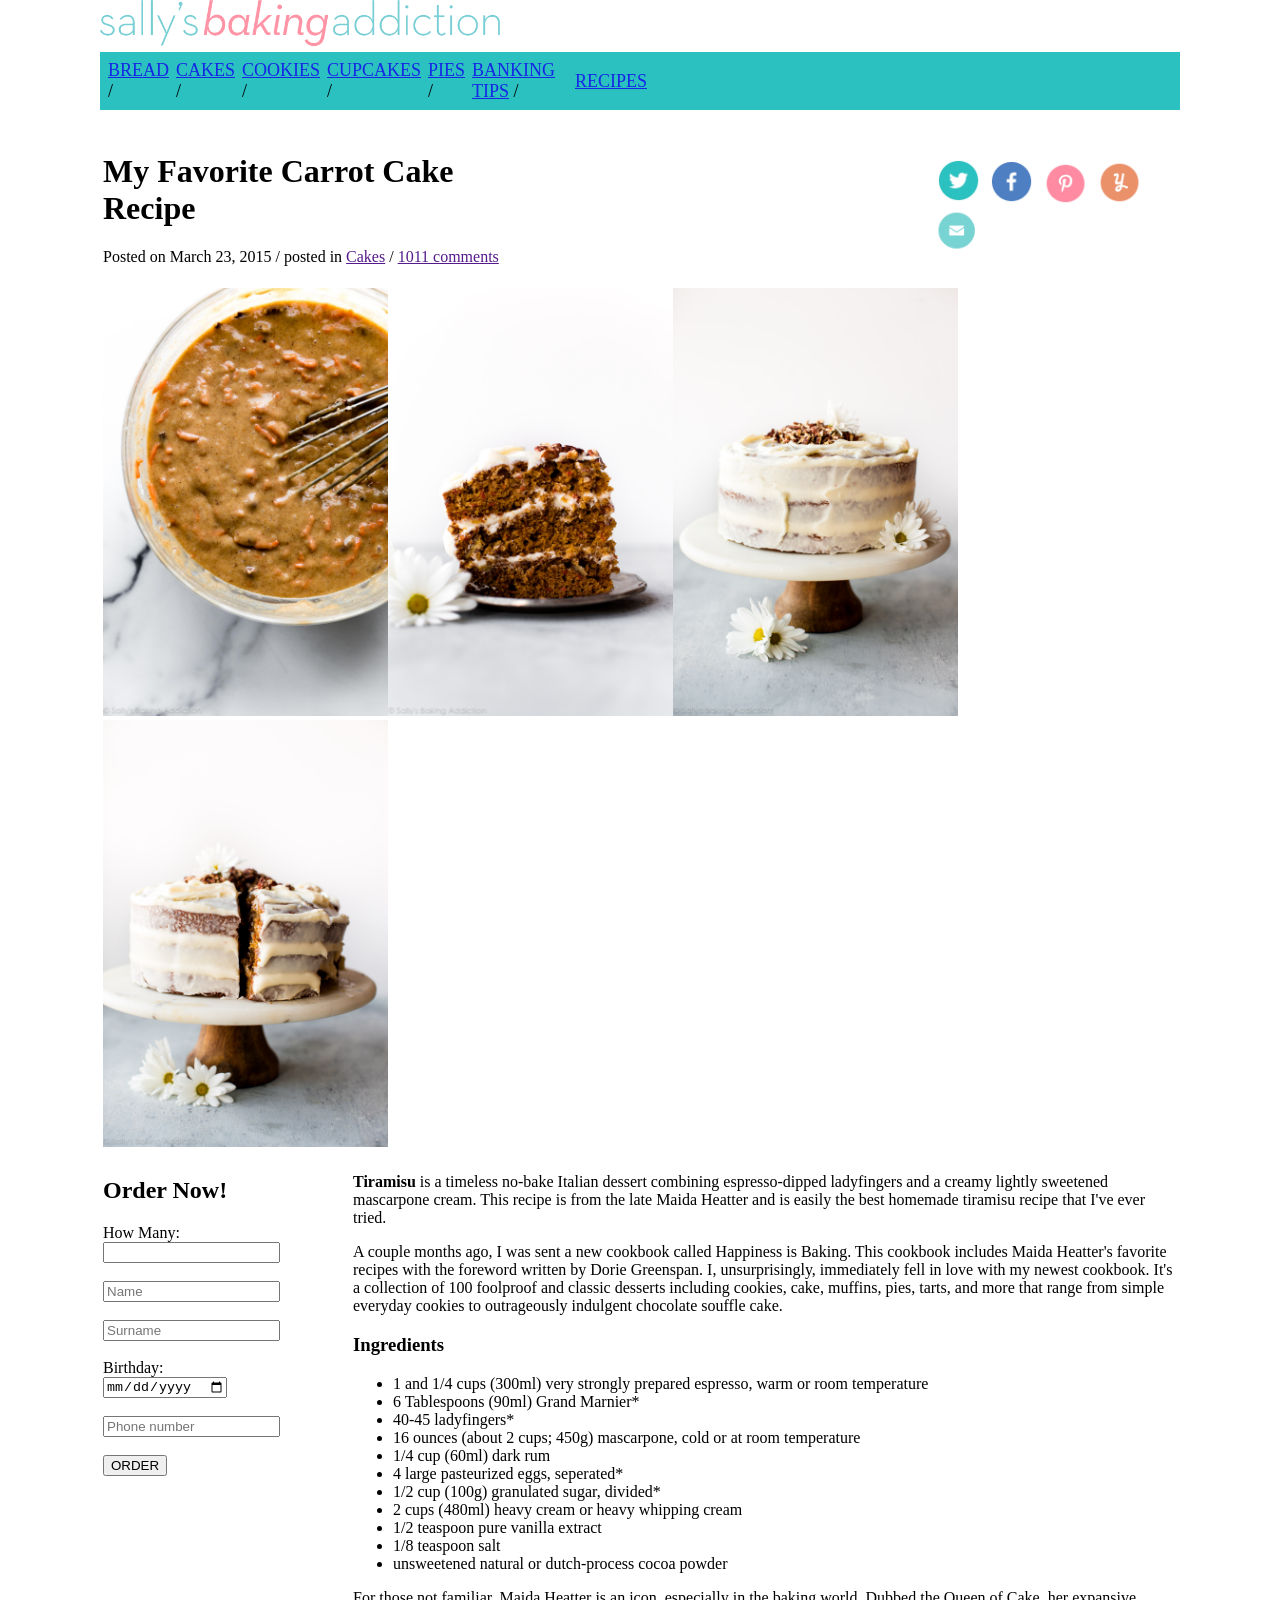
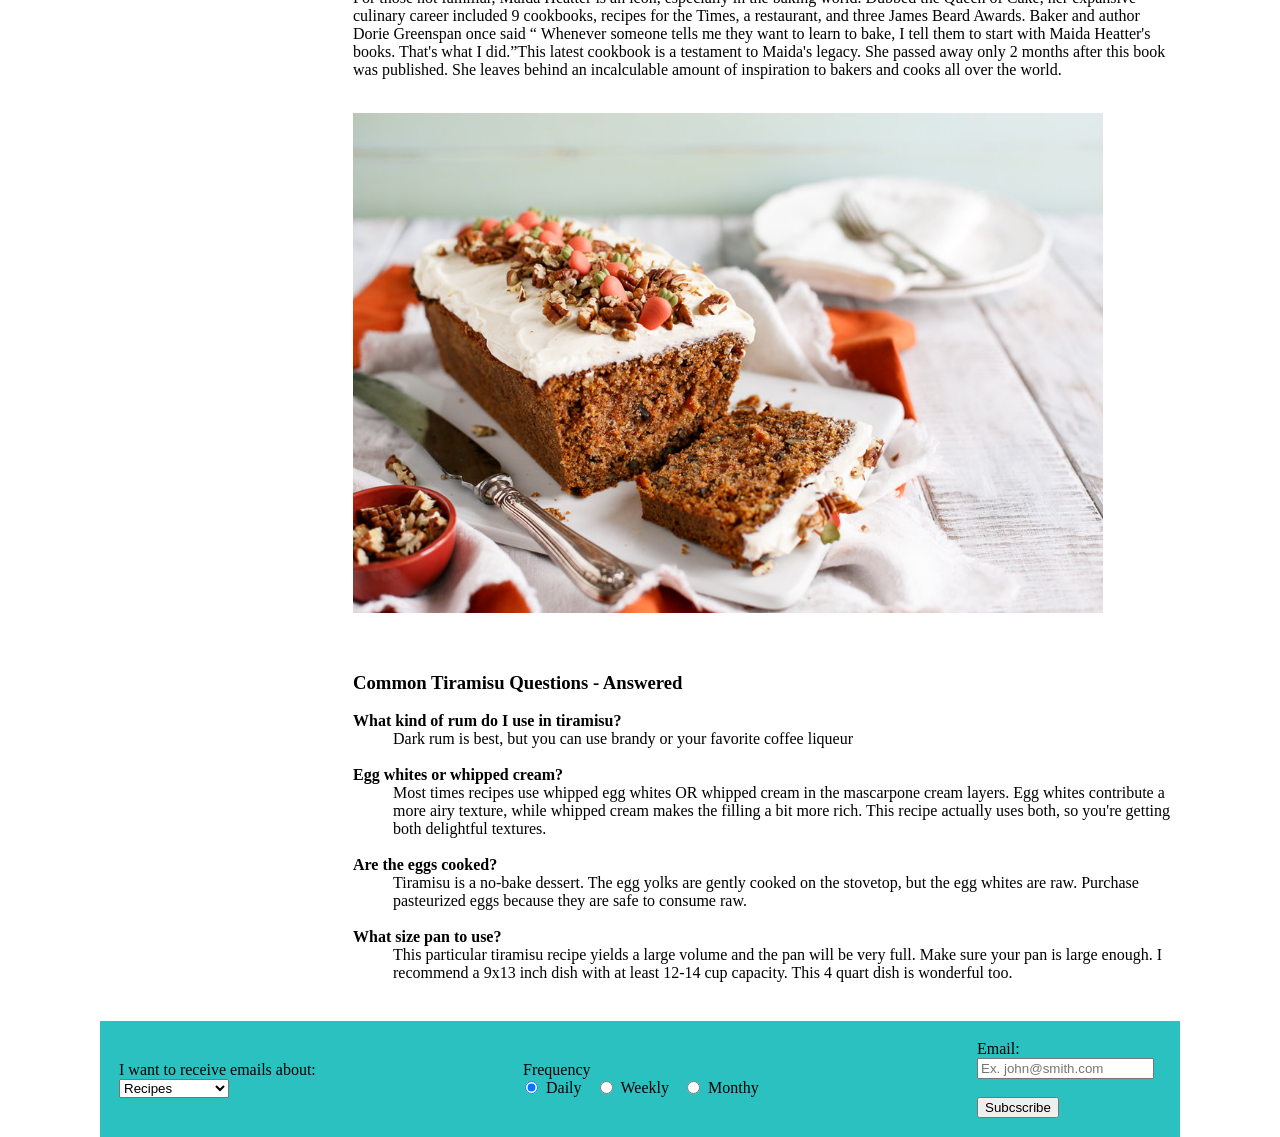
==== ushtrimi.html @ 20823e7f "first commit" ====
<!DOCTYPE html>
<html lang="en">
  <head>
    <meta charset="UTF-8" />
    <meta http-equiv="X-UA-Compatible" content="IE=edge" />
    <meta name="viewport" content="width=device-width, initial-scale=1.0" />
    <title>Ushtrimi</title>
    <link rel="stylesheet" href="assets/css/style.css" />
  </head>
  <header>
    <img class="logo" src="assets/images/logo.png" alt="logo" />
    <table class="navbar">
      <td><a href="">BREAD</a> /</td>
      <td><a href="">CAKES</a> /</td>
      <td><a href="">COOKIES</a> /</td>
      <td><a href="">CUPCAKES</a> /</td>
      <td><a href="">PIES</a> /</td>
      <td><a href="">BANKING TIPS</a> /</td>
      <td><a href="">RECIPES</a></td>
    </table>
    <br />
    <table>
      <td>
        <h1>My Favorite Carrot Cake Recipe</h1>
        <p>
          Posted on March 23, 2015 / posted in <a href="">Cakes</a> /
          <a href="">1011 comments</a>
        </p>
      </td>
      <td class="rrjete-sociale">
        <a href=""
          ><img class="rrs-logo" src="assets/images/social/twitter.png" alt=""
        /></a>
        <a href=""
          ><img class="rrs-logo" src="assets/images/social/facebook.png" alt=""
        /></a>
        <a href=""
          ><img
            class="rrs-logo"
            src="assets/images/social/pinterest.png"
            alt=""
        /></a>
        <a href=""
          ><img class="rrs-logo" src="assets/images/social/yummly.png" alt=""
        /></a>
        <a href=""
          ><img class="rrs-logo" src="assets/images/social/email.png" alt=""
        /></a>
      </td>
    </table>
  </header>

  <body>
    <table>
      <td>
        <img class="dishes" src="assets/images/01.jpg" alt="" /><img
          class="dishes"
          src="assets/images/02.jpg"
          alt=""
        /><img class="dishes" src="assets/images/03.jpg" alt="" /><img
          class="dishes"
          src="assets/images/04.jpg"
          alt=""
        />
      </td>
    </table>
    <table>
      <tr>
        <td valign="top">
          <form action="#">
            <h2>Order Now!</h2>
            <label for="value">How Many:</label>
            <br />

            <input type="text" />
            <br />
            <br />

            <input type="text" placeholder="Name" />
            <br />
            <br />

            <input type="text" placeholder="Surname" />
            <br />
            <br />

            <label for="birthday">Birthday:</label>
            <br />

            <input type="date" />
            <br />
            <br />

            <input type="tel" placeholder="Phone number" />
            <br />
            <br />
            <button class="order">Order</button>
          </form>
        </td>
        <td class="tiramisu">
          <p>
            <b>Tiramisu</b> is a timeless no-bake Italian dessert combining
            espresso-dipped ladyfingers and a creamy lightly sweetened
            mascarpone cream. This recipe is from the late Maida Heatter and is
            easily the best homemade tiramisu recipe that I've ever tried.
          </p>
          <p>
            A couple months ago, I was sent a new cookbook called Happiness is
            Baking. This cookbook includes Maida Heatter's favorite recipes with
            the foreword written by Dorie Greenspan. I, unsurprisingly,
            immediately fell in love with my newest cookbook. It's a collection
            of 100 foolproof and classic desserts including cookies, cake,
            muffins, pies, tarts, and more that range from simple everyday
            cookies to outrageously indulgent chocolate souffle cake.
          </p>
          <h3>Ingredients</h3>
          <ul>
            <li>
              1 and 1/4 cups (300ml) very strongly prepared espresso, warm or
              room temperature
            </li>
            <li>6 Tablespoons (90ml) Grand Marnier*</li>
            <li>40-45 ladyfingers*</li>
            <li>
              16 ounces (about 2 cups; 450g) mascarpone, cold or at room
              temperature
            </li>
            <li>1/4 cup (60ml) dark rum</li>
            <li>4 large pasteurized eggs, seperated*</li>
            <li>1/2 cup (100g) granulated sugar, divided*</li>
            <li>2 cups (480ml) heavy cream or heavy whipping cream</li>
            <li>1/2 teaspoon pure vanilla extract</li>
            <li>1/8 teaspoon salt</li>
            <li>unsweetened natural or dutch-process cocoa powder</li>
          </ul>
          <p>
            For those not familiar, Maida Heatter is an icon, especially in the
            baking world. Dubbed the Queen of Cake, her expansive culinary
            career included 9 cookbooks, recipes for the Times, a restaurant,
            and three James Beard Awards. Baker and author Dorie Greenspan once
            said
            <q>
              Whenever someone tells me they want to learn to bake, I tell them
              to start with Maida Heatter's books. That's what I did.</q
            >This latest cookbook is a testament to Maida's legacy. She passed
            away only 2 months after this book was published. She leaves behind
            an incalculable amount of inspiration to bakers and cooks all over
            the world.
          </p>
          <br />
          <img src="assets/images/carrot-cake.jpg" alt="carrot cake" width="750px"/>
          <br />
          <br />
          <br />
          <h3>Common Tiramisu Questions - Answered</h3>
          <dt>
            <b>What kind of rum do I use in tiramisu?</b>
          </dt>
          <dd>
            Dark rum is best, but you can use brandy or your favorite coffee
            liqueur
          </dd>
          <br />
          <dt>
            <b>Egg whites or whipped cream?</b>
          </dt>
          <dd>
            Most times recipes use whipped egg whites OR whipped cream in the
            mascarpone cream layers. Egg whites contribute a more airy texture,
            while whipped cream makes the filling a bit more rich. This recipe
            actually uses both, so you're getting both delightful textures.
          </dd>
          <br />
          <dt>
            <b>Are the eggs cooked?</b>
          </dt>
          <dd>
            Tiramisu is a no-bake dessert. The egg yolks are gently cooked on
            the stovetop, but the egg whites are raw. Purchase pasteurized eggs
            because they are safe to consume raw.
          </dd>
          <br />
          <dt>
            <b>What size pan to use?</b>
          </dt>
          <dd>
            This particular tiramisu recipe yields a large volume and the pan
            will be very full. Make sure your pan is large enough. I recommend a
            9x13 inch dish with at least 12-14 cup capacity. This 4 quart dish
            is wonderful too.
          </dd>
          <br />
          <br />
        </td>
      </tr>
    </table>
    <div class="emails">
      <table>
        <tr>
          <td width="400">
            <form action="#">
              <label for="recipe">I want to receive emails about:</label>
              <br />
              <select id="recipe">
                <option value="recipes">Recipes</option>
              </select>
            </form>
          </td>
          <td class="frequency" width="450">
            <label for="frequency">Frequency</label>
            <br />
            <input type="radio" class="radio" value="daily" checked />
            <label class="daily" for="daily">Daily</label>
            <input type="radio" class="radio" value="weekly" />
            <label class="weekly" for="weekly">Weekly</label>
            <input type="radio" class="radio" value="monthly" />
            <label class="monthly" for="monthly">Monthy</label>
          </td>
          <td>
            <form action="#">
              <label for="email">Email:</label>
              <br />
              <input type="email" placeholder="Ex. john@smith.com" />
              <br /><br />
              <button>Subcscribe</button>
            </form>
          </td>
        </tr>
      </table>
    </div>
  </body>
</html>
---- assets/css/style.css ----
body {
    margin: 0 100px;
}

.logo {
    width: 400px;
    height: auto;
}

.navbar {
    border: 5px solid #2bc1c0;
    background: #2bc1c0;
    color: black;
    font-size: 18px;
    padding-right: 525px;
}

td>a {
    color: #1526e5;
}

.rrjete-sociale {
    padding-left: 410px;
}

.rrs-logo {
    width: 50px;
}

.dishes {
    width: 285px;
}

.order {
    text-transform: uppercase;
}

.tiramisu {
    padding-left: 70px;
    max-width: fit-content;
}


.emails {
    border: 1px solid #2bc1c0;
    background-color: #2bc1c0;
    padding: 15px;
}

select, option {
    width: 110px;
}

.daily, .weekly, .monthly {
    float: left;
    clear: none;
    display: block;
    padding: 0px 1em 0px 8px;
}

input[type=radio],
input.radio {
    float: left;
    clear: none;
    margin: 2px 0 0 2px;
}
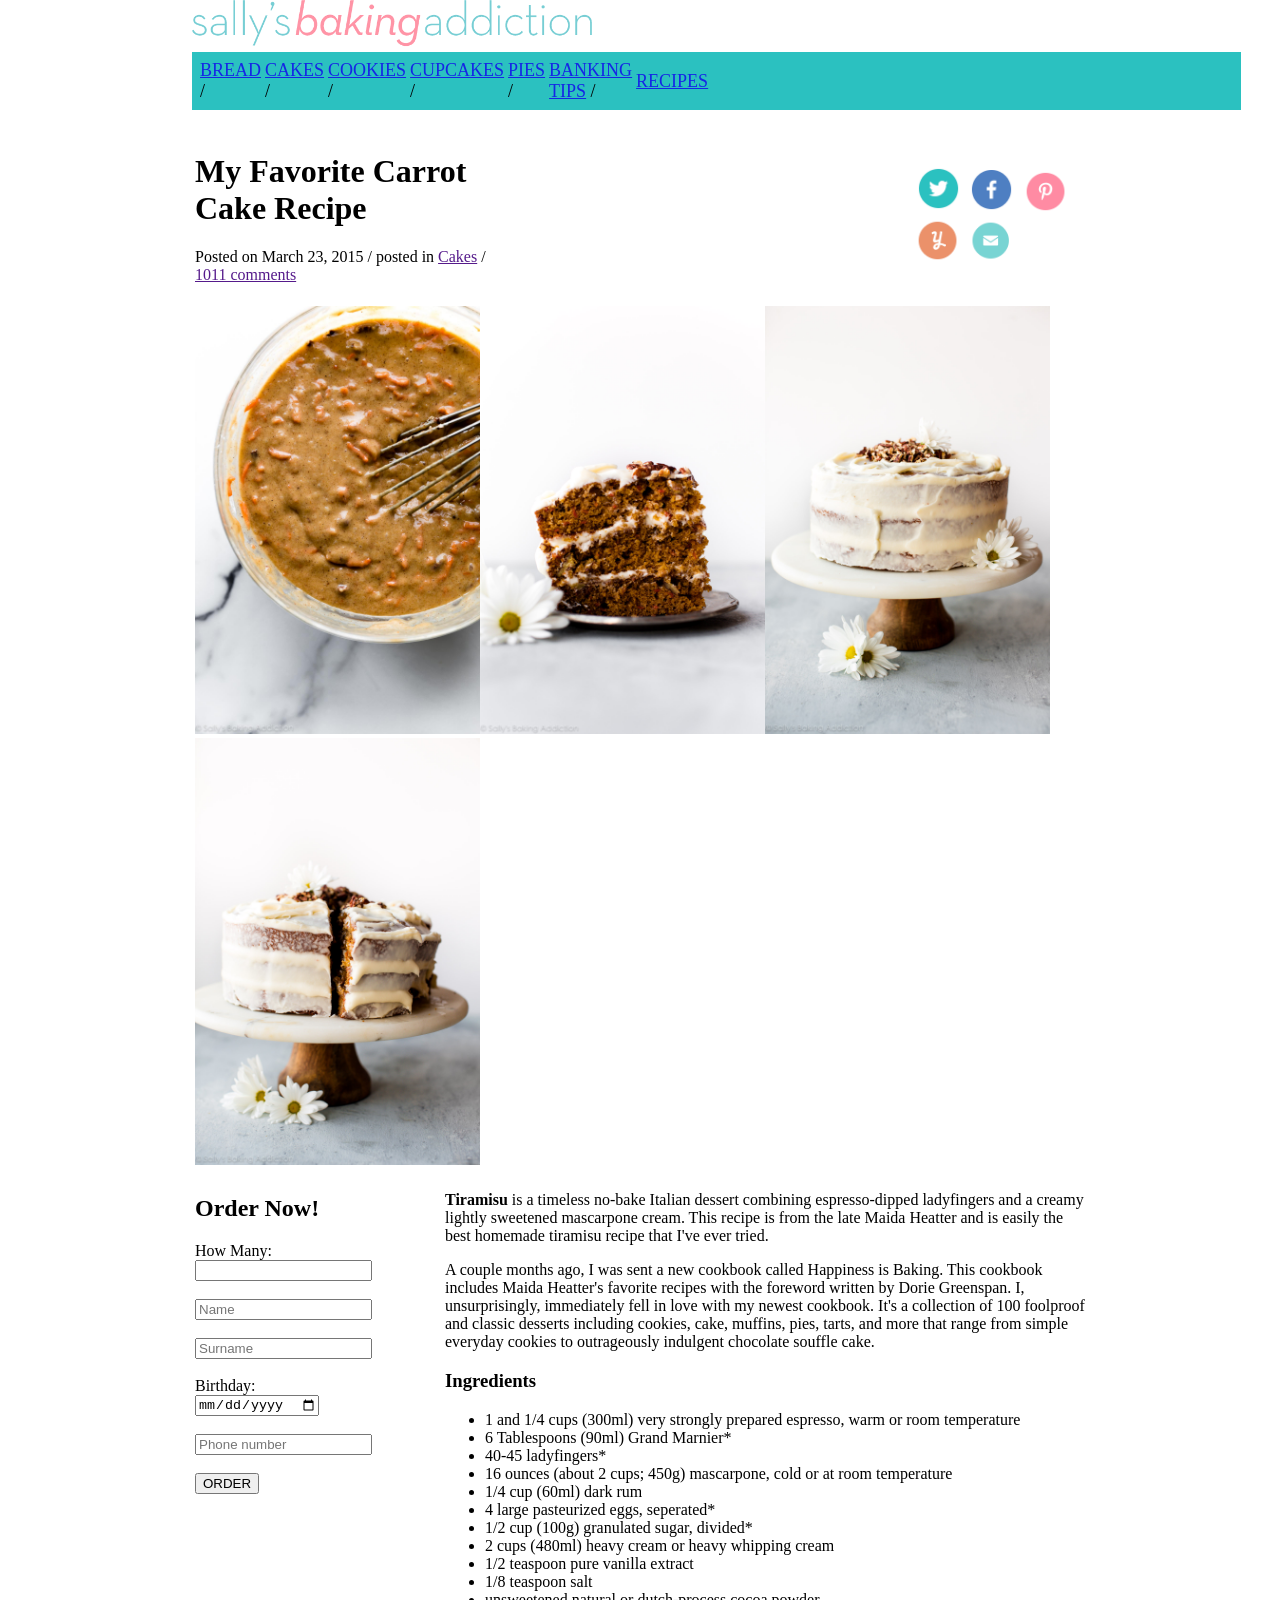
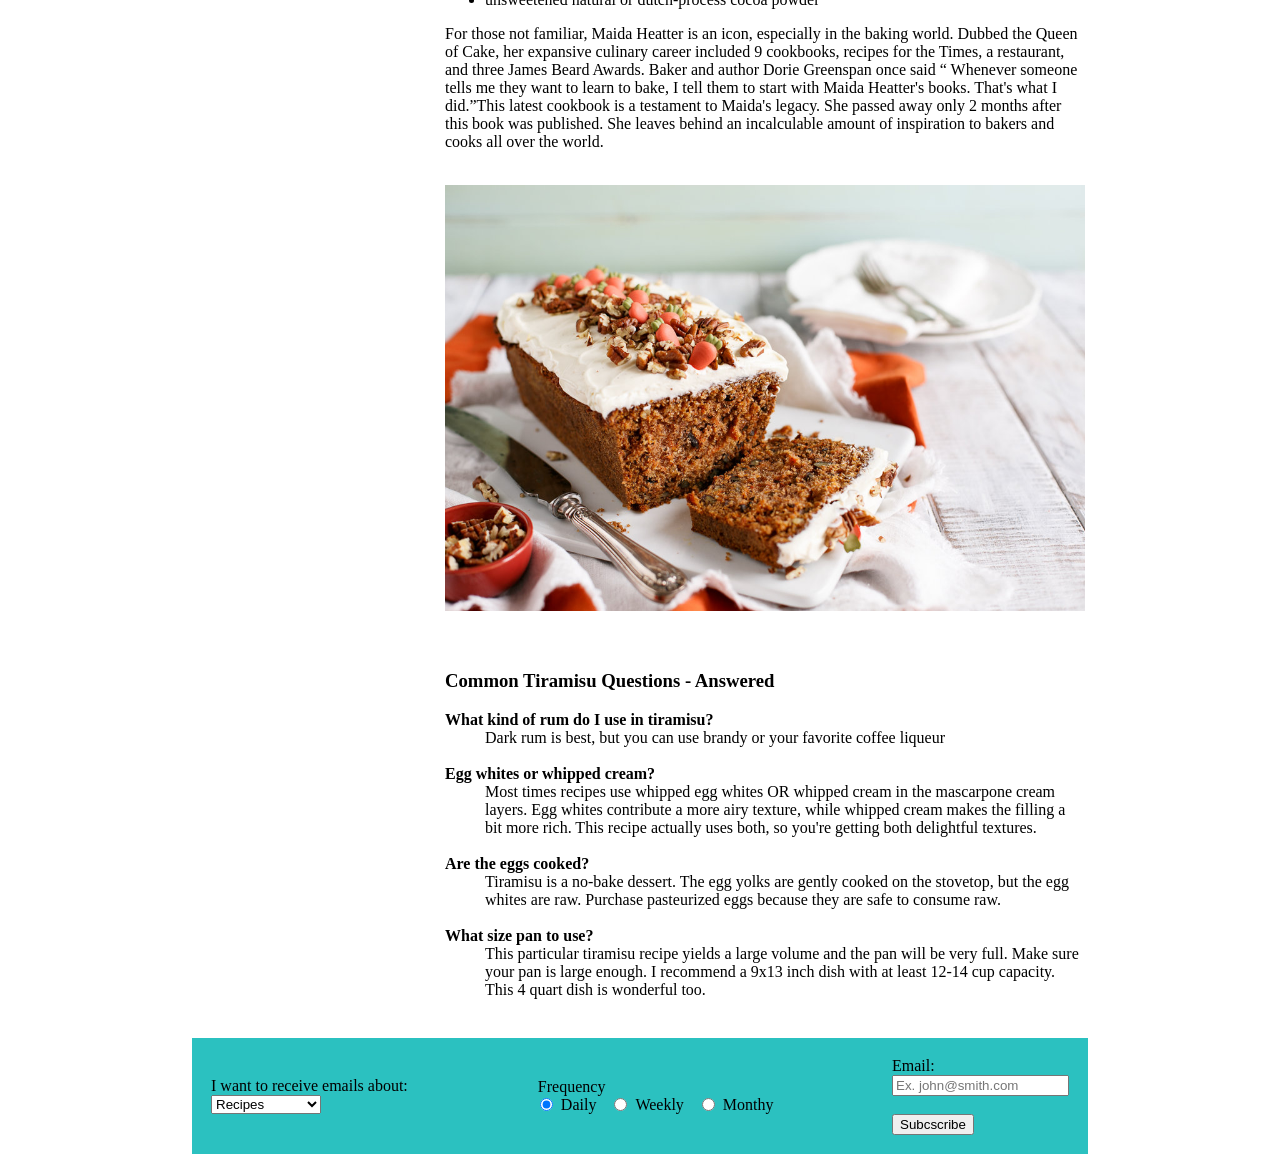
==== commit 1fcdbb83: "Permiresimi i margines dhe width tek body" ====
--- a/ushtrimi.html
+++ b/ushtrimi.html
@@ -7,6 +7,8 @@
     <title>Ushtrimi</title>
     <link rel="stylesheet" href="assets/css/style.css" />
   </head>
+  <body>
+    
   <header>
     <img class="logo" src="assets/images/logo.png" alt="logo" />
     <table class="navbar">
@@ -50,7 +52,6 @@
     </table>
   </header>
 
-  <body>
     <table>
       <td>
         <img class="dishes" src="assets/images/01.jpg" alt="" /><img
@@ -148,7 +149,7 @@
             the world.
           </p>
           <br />
-          <img src="assets/images/carrot-cake.jpg" alt="carrot cake" width="750px"/>
+          <img src="assets/images/carrot-cake.jpg" alt="carrot cake" width="100%"/>
           <br />
           <br />
           <br />
--- a/assets/css/style.css
+++ b/assets/css/style.css
@@ -1,5 +1,6 @@
 body {
-    margin: 0 100px;
+    margin: 0 auto;
+    width: 70%;
 }
 
 .logo {
